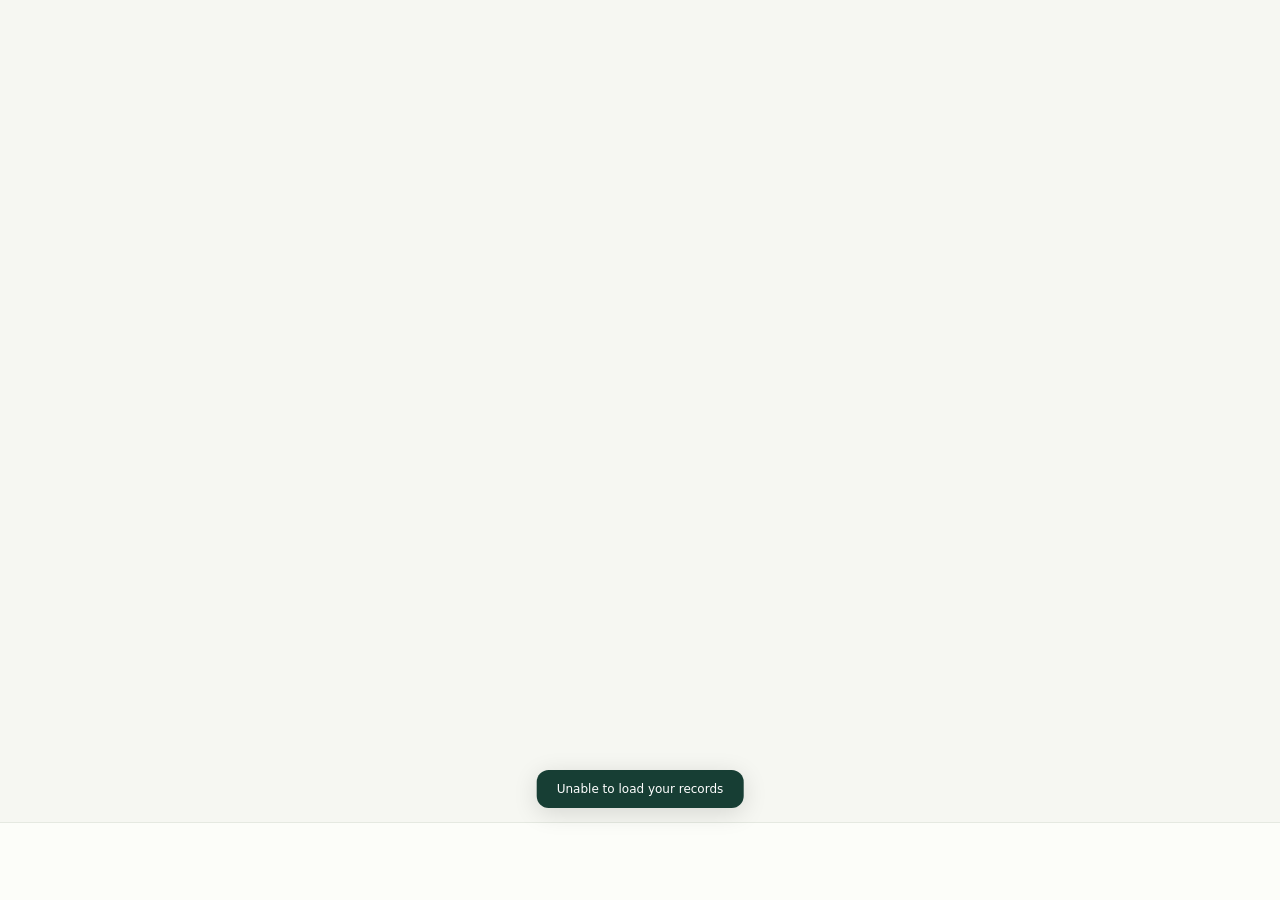
==== app/src/main/assets/index.html @ 58e9c4aa "Build offline My Health app with daily steps and health journal" ====
<!doctype html>
<html lang="en"><head><meta charset="utf-8"><meta name="viewport" content="width=device-width, initial-scale=1"><meta name="theme-color" content="#f6f7f2"><meta http-equiv="Content-Security-Policy" content="default-src 'self'; style-src 'self' 'unsafe-inline'; script-src 'self'; img-src 'self' data:; connect-src 'none'"><title>My Health</title><link rel="stylesheet" href="style.css"></head>
<body><main id="app"></main><nav id="nav"></nav><div id="overlay" hidden><section class="sheet"><div class="handle"></div><div id="sheet"></div></section></div><div id="toast" role="status"></div><script src="app.js"></script></body></html>
---- app/src/main/assets/style.css ----
:root{--paper:#f6f7f2;--card:#fff;--ink:#163d34;--muted:#75837b;--green:#164c3d;--lime:#c7ee8f;--line:#e5e9e1;--blue:#dcecf5;--peach:#f8e4d3;--lavender:#e9e4f6}*{box-sizing:border-box}body{margin:0;background:var(--paper);color:var(--ink);font-family:system-ui,-apple-system,sans-serif;font-size:14px}button,input,select,textarea{font:inherit}button{cursor:pointer;border:0;color:inherit}button:active{transform:scale(.98)}main{padding:24px 22px 110px;max-width:680px;margin:auto}header{display:flex;align-items:center;justify-content:space-between;margin-bottom:24px}.eyebrow{text-transform:uppercase;letter-spacing:2px;font-size:10px;font-weight:750;color:var(--muted);margin-bottom:8px}h1{font-size:30px;letter-spacing:-1.1px;margin:0;font-weight:650}h2{font-size:19px;letter-spacing:-.5px;margin:0}h3{font-size:15px;margin:0}p{line-height:1.6}.muted{color:var(--muted)}.small{font-size:12px}.brand{display:flex;gap:7px;align-items:center;font-size:11px;letter-spacing:1px}.avatar{height:44px;width:44px;border-radius:50%;background:var(--line);font-weight:650;font-size:18px}.section-title{display:flex;justify-content:space-between;align-items:center;margin:26px 0 14px}.link{background:none;color:var(--green);font-size:12px;font-weight:700;padding:8px}.hero{background:var(--green);border-radius:28px;padding:22px;color:#fff;position:relative;overflow:hidden}.hero .eyebrow{color:#b8d0b9}.hero-top{display:flex;justify-content:space-between;align-items:center}.pill{font-size:10px;padding:7px 10px;border-radius:20px;background:#ffffff18;display:inline-flex;align-items:center;gap:5px}.dot{width:5px;height:5px;border-radius:50%;background:var(--lime)}.ring{width:226px;height:226px;margin:12px auto;position:relative;display:grid;place-items:center}.ring svg{position:absolute;inset:0;transform:rotate(-90deg);width:100%;height:100%}.ring circle{fill:none;stroke-width:9}.ring .track{stroke:#ffffff17}.ring .fill{stroke:var(--lime);stroke-linecap:round;transition:stroke-dashoffset .8s}.ring-value{text-align:center}.ring-value strong{font-size:51px;letter-spacing:-2px;font-weight:550;display:block;line-height:1.1}.ring-value span{color:#c4d8cd;font-size:12px}.ring-value .shoe{color:var(--lime);margin-bottom:8px}.hero-foot{display:grid;grid-template-columns:repeat(3,1fr);text-align:center;padding-top:18px;border-top:1px solid #ffffff20}.hero-foot strong{display:block;font-size:17px;font-weight:550}.hero-foot span{font-size:10px;color:#bed0c5}.hero-foot>div+div{border-left:1px solid #ffffff20}.grid{display:grid;grid-template-columns:1fr 1fr;gap:12px}.card{background:var(--card);border:1px solid var(--line);border-radius:22px;padding:18px;text-align:left}.metric{min-height:160px;display:flex;flex-direction:column;align-items:flex-start}.metric strong{font-size:25px;font-weight:600;letter-spacing:-.8px;margin:15px 0 3px}.metric strong small{font-size:12px;font-weight:450;letter-spacing:0;color:var(--muted)}.icon{height:34px;width:34px;border-radius:11px;display:grid;place-items:center;background:var(--blue);font-size:19px}.icon.green{background:#e6efd9}.icon.peach{background:var(--peach)}.icon.purple{background:var(--lavender)}.metric-head{display:flex;align-items:center;gap:9px;font-size:12px;font-weight:650}.progress{height:5px;background:#e7ece7;border-radius:8px;margin-top:14px;width:100%;overflow:hidden}.progress i{display:block;height:100%;background:#78a79c;border-radius:8px}.quick{display:flex;gap:9px;overflow:auto;padding-bottom:5px}.quick button{white-space:nowrap;background:white;border:1px solid var(--line);border-radius:14px;padding:12px 15px;font-size:12px}.empty{padding:25px 16px;text-align:center;background:#edf1e8;border-radius:18px;line-height:1.7;color:var(--muted);font-size:12px}.row{display:flex;align-items:center;gap:12px;padding:15px 0;border-bottom:1px solid var(--line)}.row:last-child{border-bottom:none}.row .grow{flex:1;min-width:0}.row .grow strong{display:block;margin-bottom:4px;font-size:13px}.row .grow span{font-size:11px;color:var(--muted)}.value{font-size:13px;font-weight:650;text-align:right}.delete{background:transparent;color:#9b716a;font-size:18px;padding:8px}.chart{display:flex;align-items:flex-end;gap:9px;height:155px;padding-top:20px;margin:8px 0}.bar-slot{flex:1;text-align:center;height:100%;display:flex;flex-direction:column;justify-content:flex-end}.bar{min-height:4px;border-radius:6px 6px 3px 3px;background:#dce7d4;margin:0 auto;width:70%;max-width:35px}.bar.today{background:var(--green)}.bar-slot span{font-size:9px;margin-top:8px;color:var(--muted)}.bar-slot small{font-size:8px;color:var(--muted);margin-bottom:4px}.stats{display:grid;grid-template-columns:1fr 1fr;gap:12px;margin-top:14px}.stat strong{font-size:27px;display:block;font-weight:550;letter-spacing:-1px}.stat span{font-size:11px;color:var(--muted)}nav{position:fixed;bottom:0;left:0;right:0;background:#fcfdf9f5;border-top:1px solid var(--line);height:78px;display:flex;justify-content:center;z-index:10;backdrop-filter:blur(15px)}nav button{background:transparent;flex:1;max-width:150px;color:#8c978e;display:flex;flex-direction:column;gap:5px;align-items:center;justify-content:center;font-size:10px}nav button.active{color:var(--green);font-weight:700}nav svg{width:22px;height:22px}.catalog{display:grid;grid-template-columns:1fr 1fr;gap:12px}.catalog button{display:flex;flex-direction:column;gap:10px}.catalog .small{line-height:1.5;color:var(--muted);font-size:11px}.notice{border-radius:16px;padding:15px 17px;background:#e8efdf;font-size:12px;line-height:1.7;margin:14px 0}.notice button{background:var(--green);color:white;border-radius:11px;padding:10px 15px;margin-top:9px;display:block}.filter{display:flex;gap:8px;overflow:auto;padding:0 0 14px}.filter button{background:white;border:1px solid var(--line);border-radius:20px;padding:8px 13px;white-space:nowrap;font-size:11px}.filter button.active{background:var(--green);color:white;border-color:var(--green)}#overlay{position:fixed;inset:0;background:#0b281c66;z-index:30;display:flex;align-items:flex-end;justify-content:center}#overlay[hidden]{display:none}.sheet{background:var(--paper);border-radius:28px 28px 0 0;max-width:680px;width:100%;max-height:92%;overflow:auto;padding:12px 24px 32px}.handle{height:4px;width:40px;border-radius:4px;background:#cbd2c6;margin:0 auto 22px}.sheet h2{font-size:25px;margin:0 0 8px}.sheet p{font-size:12px;color:var(--muted);margin-bottom:20px}label{display:block;color:var(--muted);font-size:11px;font-weight:600;margin:16px 0 7px}input,select,textarea{width:100%;background:white;border:1px solid #dbe2d7;border-radius:13px;padding:14px;color:var(--ink);outline:none}input:focus,select:focus,textarea:focus{border-color:var(--green)}textarea{min-height:80px;resize:vertical}.primary{background:var(--green);color:white;border-radius:14px;padding:15px;width:100%;font-weight:650;margin-top:22px}.secondary{background:#e6ebdf;border-radius:14px;padding:14px;width:100%;margin-top:10px}.danger{color:#a1423f}.settings-row{display:flex;justify-content:space-between;align-items:center;gap:15px;padding:17px 0;border-bottom:1px solid var(--line)}.settings-row strong{display:block;font-size:13px}.settings-row span{font-size:11px;color:var(--muted);line-height:1.7}.switch{background:var(--green);color:white;border-radius:10px;padding:10px 12px;font-size:11px;white-space:nowrap}#toast{position:fixed;bottom:92px;left:50%;transform:translateX(-50%);background:#173e34;color:white;border-radius:12px;padding:12px 20px;z-index:60;display:none;max-width:90%;font-size:12px;box-shadow:0 5px 25px #0002}.about{text-align:center;padding:25px 0;font-size:10px;color:var(--muted);line-height:1.8}.sparkline{width:100%;height:100px;margin:10px 0}.summary-number{font-size:32px;font-weight:550;letter-spacing:-1px}.label-space{margin-bottom:8px}.flex{display:flex;justify-content:space-between;align-items:center}.badge{border-radius:8px;background:#e7efdd;color:#416640;padding:6px 9px;font-size:10px}.journal-date{font-size:11px;font-weight:650;color:var(--muted);margin:20px 0 0}.check{font-size:11px;background:#e6efdb;padding:8px 10px;border-radius:9px}svg{vertical-align:middle}.page-intro{color:var(--muted);font-size:13px;margin:10px 0 24px}.section-sub{font-size:11px;color:var(--muted);margin:7px 0 15px}@media(min-width:600px){main{padding-top:35px}.hero{padding:28px}.catalog{grid-template-columns:repeat(3,1fr)}}
.shoe svg{width:24px;height:24px}html{overflow-anchor:none}
.ring .shoe svg{position:static;transform:none;width:24px;height:24px}
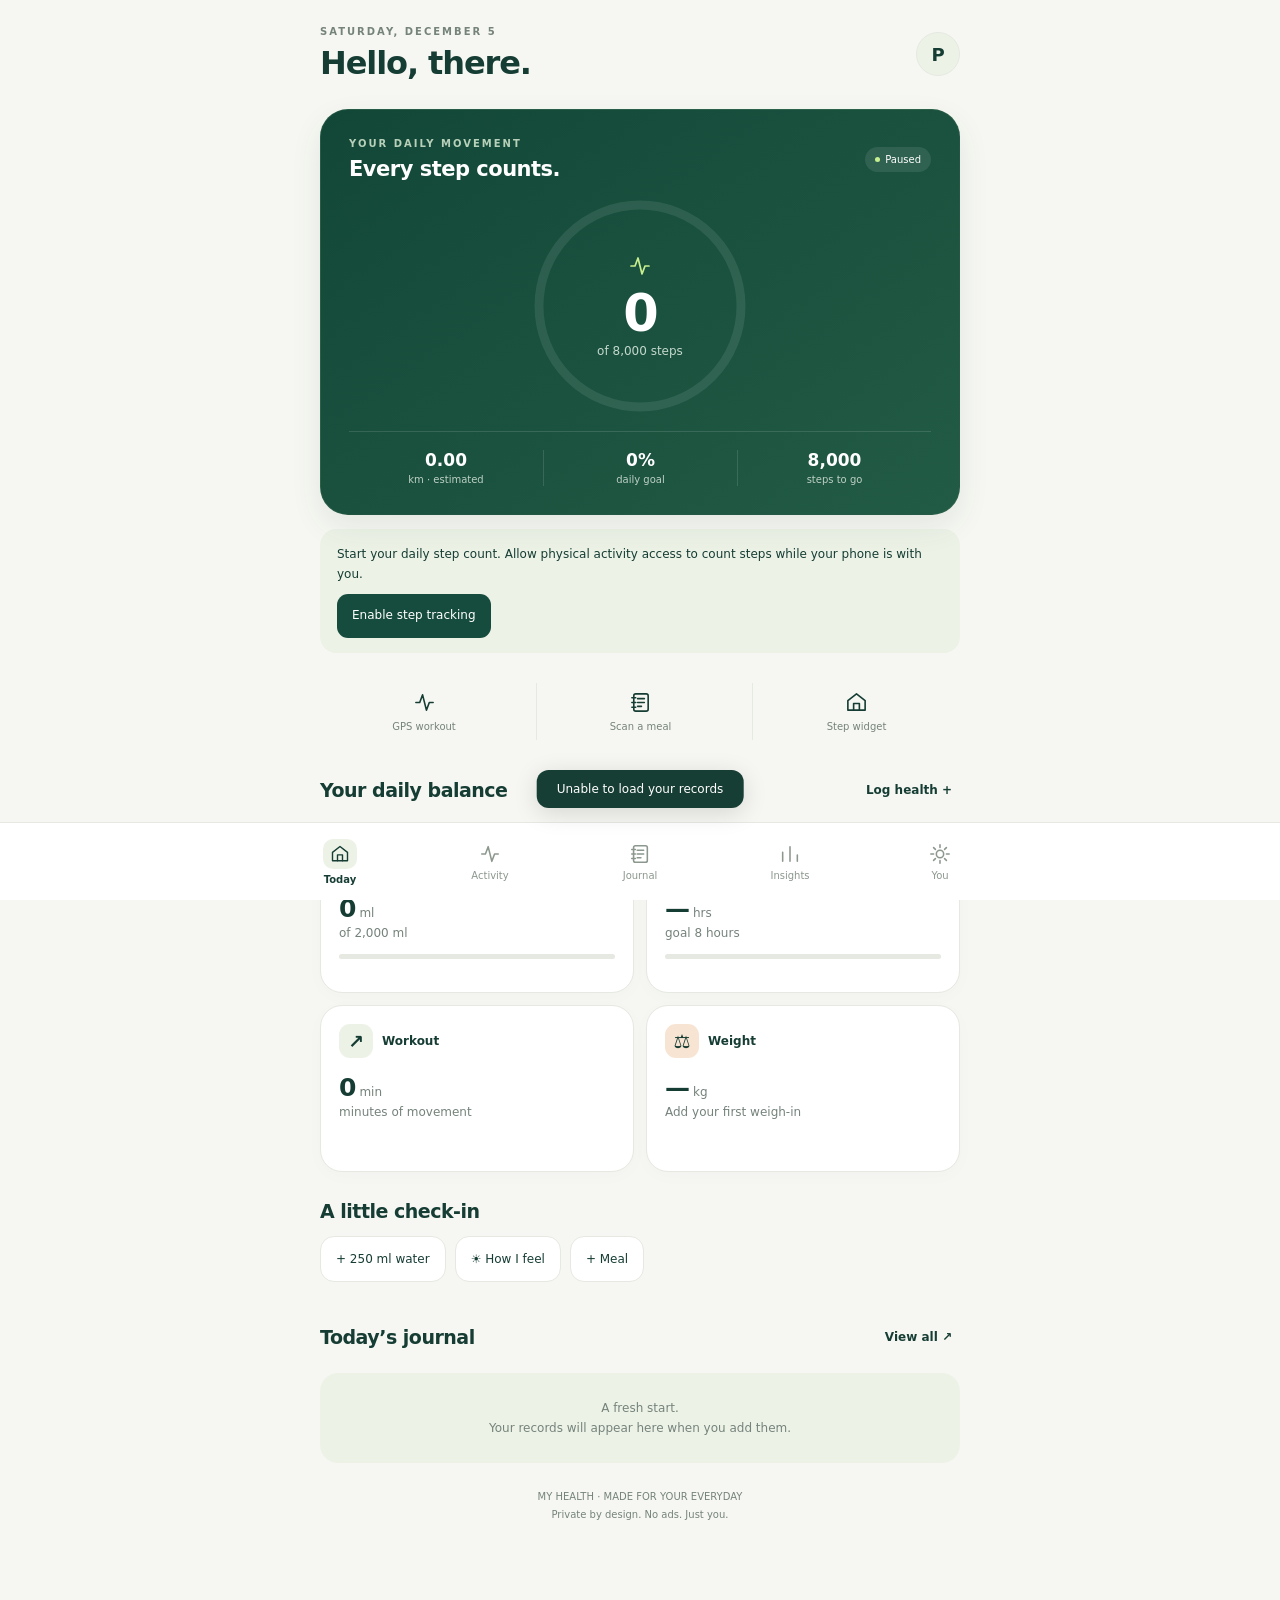
==== commit bba25e3e: "Add My Health 2.0 workouts, connected health, scanning, reports and refined UI" ====
--- a/app/src/main/assets/index.html
+++ b/app/src/main/assets/index.html
@@ -1,3 +1,28 @@
 <!doctype html>
-<html lang="en"><head><meta charset="utf-8"><meta name="viewport" content="width=device-width, initial-scale=1"><meta name="theme-color" content="#f6f7f2"><meta http-equiv="Content-Security-Policy" content="default-src 'self'; style-src 'self' 'unsafe-inline'; script-src 'self'; img-src 'self' data:; connect-src 'none'"><title>My Health</title><link rel="stylesheet" href="style.css"></head>
-<body><main id="app"></main><nav id="nav"></nav><div id="overlay" hidden><section class="sheet"><div class="handle"></div><div id="sheet"></div></section></div><div id="toast" role="status"></div><script src="app.js"></script></body></html>
+<html lang="en">
+  <head>
+    <meta charset="utf-8" />
+    <meta name="viewport" content="width=device-width, initial-scale=1" />
+    <meta name="theme-color" content="#f6f7f2" />
+    <meta
+      http-equiv="Content-Security-Policy"
+      content="default-src 'self'; style-src 'self' 'unsafe-inline'; script-src 'self'; img-src 'self' data:; connect-src 'none'"
+    />
+    <title>My Health</title>
+    <link rel="stylesheet" href="style.css" />
+  </head>
+  <body>
+    <main id="app"></main>
+    <nav id="nav"></nav>
+    <div id="overlay" hidden>
+      <section class="sheet">
+        <div class="handle"></div>
+        <div id="sheet"></div>
+      </section>
+    </div>
+    <div id="toast" role="status"></div>
+    <link rel="stylesheet" href="premium.css" />
+    <script src="app.js"></script>
+    <script src="premium.js"></script>
+  </body>
+</html>
--- a/app/src/main/assets/style.css
+++ b/app/src/main/assets/style.css
@@ -1,3 +1,671 @@
-:root{--paper:#f6f7f2;--card:#fff;--ink:#163d34;--muted:#75837b;--green:#164c3d;--lime:#c7ee8f;--line:#e5e9e1;--blue:#dcecf5;--peach:#f8e4d3;--lavender:#e9e4f6}*{box-sizing:border-box}body{margin:0;background:var(--paper);color:var(--ink);font-family:system-ui,-apple-system,sans-serif;font-size:14px}button,input,select,textarea{font:inherit}button{cursor:pointer;border:0;color:inherit}button:active{transform:scale(.98)}main{padding:24px 22px 110px;max-width:680px;margin:auto}header{display:flex;align-items:center;justify-content:space-between;margin-bottom:24px}.eyebrow{text-transform:uppercase;letter-spacing:2px;font-size:10px;font-weight:750;color:var(--muted);margin-bottom:8px}h1{font-size:30px;letter-spacing:-1.1px;margin:0;font-weight:650}h2{font-size:19px;letter-spacing:-.5px;margin:0}h3{font-size:15px;margin:0}p{line-height:1.6}.muted{color:var(--muted)}.small{font-size:12px}.brand{display:flex;gap:7px;align-items:center;font-size:11px;letter-spacing:1px}.avatar{height:44px;width:44px;border-radius:50%;background:var(--line);font-weight:650;font-size:18px}.section-title{display:flex;justify-content:space-between;align-items:center;margin:26px 0 14px}.link{background:none;color:var(--green);font-size:12px;font-weight:700;padding:8px}.hero{background:var(--green);border-radius:28px;padding:22px;color:#fff;position:relative;overflow:hidden}.hero .eyebrow{color:#b8d0b9}.hero-top{display:flex;justify-content:space-between;align-items:center}.pill{font-size:10px;padding:7px 10px;border-radius:20px;background:#ffffff18;display:inline-flex;align-items:center;gap:5px}.dot{width:5px;height:5px;border-radius:50%;background:var(--lime)}.ring{width:226px;height:226px;margin:12px auto;position:relative;display:grid;place-items:center}.ring svg{position:absolute;inset:0;transform:rotate(-90deg);width:100%;height:100%}.ring circle{fill:none;stroke-width:9}.ring .track{stroke:#ffffff17}.ring .fill{stroke:var(--lime);stroke-linecap:round;transition:stroke-dashoffset .8s}.ring-value{text-align:center}.ring-value strong{font-size:51px;letter-spacing:-2px;font-weight:550;display:block;line-height:1.1}.ring-value span{color:#c4d8cd;font-size:12px}.ring-value .shoe{color:var(--lime);margin-bottom:8px}.hero-foot{display:grid;grid-template-columns:repeat(3,1fr);text-align:center;padding-top:18px;border-top:1px solid #ffffff20}.hero-foot strong{display:block;font-size:17px;font-weight:550}.hero-foot span{font-size:10px;color:#bed0c5}.hero-foot>div+div{border-left:1px solid #ffffff20}.grid{display:grid;grid-template-columns:1fr 1fr;gap:12px}.card{background:var(--card);border:1px solid var(--line);border-radius:22px;padding:18px;text-align:left}.metric{min-height:160px;display:flex;flex-direction:column;align-items:flex-start}.metric strong{font-size:25px;font-weight:600;letter-spacing:-.8px;margin:15px 0 3px}.metric strong small{font-size:12px;font-weight:450;letter-spacing:0;color:var(--muted)}.icon{height:34px;width:34px;border-radius:11px;display:grid;place-items:center;background:var(--blue);font-size:19px}.icon.green{background:#e6efd9}.icon.peach{background:var(--peach)}.icon.purple{background:var(--lavender)}.metric-head{display:flex;align-items:center;gap:9px;font-size:12px;font-weight:650}.progress{height:5px;background:#e7ece7;border-radius:8px;margin-top:14px;width:100%;overflow:hidden}.progress i{display:block;height:100%;background:#78a79c;border-radius:8px}.quick{display:flex;gap:9px;overflow:auto;padding-bottom:5px}.quick button{white-space:nowrap;background:white;border:1px solid var(--line);border-radius:14px;padding:12px 15px;font-size:12px}.empty{padding:25px 16px;text-align:center;background:#edf1e8;border-radius:18px;line-height:1.7;color:var(--muted);font-size:12px}.row{display:flex;align-items:center;gap:12px;padding:15px 0;border-bottom:1px solid var(--line)}.row:last-child{border-bottom:none}.row .grow{flex:1;min-width:0}.row .grow strong{display:block;margin-bottom:4px;font-size:13px}.row .grow span{font-size:11px;color:var(--muted)}.value{font-size:13px;font-weight:650;text-align:right}.delete{background:transparent;color:#9b716a;font-size:18px;padding:8px}.chart{display:flex;align-items:flex-end;gap:9px;height:155px;padding-top:20px;margin:8px 0}.bar-slot{flex:1;text-align:center;height:100%;display:flex;flex-direction:column;justify-content:flex-end}.bar{min-height:4px;border-radius:6px 6px 3px 3px;background:#dce7d4;margin:0 auto;width:70%;max-width:35px}.bar.today{background:var(--green)}.bar-slot span{font-size:9px;margin-top:8px;color:var(--muted)}.bar-slot small{font-size:8px;color:var(--muted);margin-bottom:4px}.stats{display:grid;grid-template-columns:1fr 1fr;gap:12px;margin-top:14px}.stat strong{font-size:27px;display:block;font-weight:550;letter-spacing:-1px}.stat span{font-size:11px;color:var(--muted)}nav{position:fixed;bottom:0;left:0;right:0;background:#fcfdf9f5;border-top:1px solid var(--line);height:78px;display:flex;justify-content:center;z-index:10;backdrop-filter:blur(15px)}nav button{background:transparent;flex:1;max-width:150px;color:#8c978e;display:flex;flex-direction:column;gap:5px;align-items:center;justify-content:center;font-size:10px}nav button.active{color:var(--green);font-weight:700}nav svg{width:22px;height:22px}.catalog{display:grid;grid-template-columns:1fr 1fr;gap:12px}.catalog button{display:flex;flex-direction:column;gap:10px}.catalog .small{line-height:1.5;color:var(--muted);font-size:11px}.notice{border-radius:16px;padding:15px 17px;background:#e8efdf;font-size:12px;line-height:1.7;margin:14px 0}.notice button{background:var(--green);color:white;border-radius:11px;padding:10px 15px;margin-top:9px;display:block}.filter{display:flex;gap:8px;overflow:auto;padding:0 0 14px}.filter button{background:white;border:1px solid var(--line);border-radius:20px;padding:8px 13px;white-space:nowrap;font-size:11px}.filter button.active{background:var(--green);color:white;border-color:var(--green)}#overlay{position:fixed;inset:0;background:#0b281c66;z-index:30;display:flex;align-items:flex-end;justify-content:center}#overlay[hidden]{display:none}.sheet{background:var(--paper);border-radius:28px 28px 0 0;max-width:680px;width:100%;max-height:92%;overflow:auto;padding:12px 24px 32px}.handle{height:4px;width:40px;border-radius:4px;background:#cbd2c6;margin:0 auto 22px}.sheet h2{font-size:25px;margin:0 0 8px}.sheet p{font-size:12px;color:var(--muted);margin-bottom:20px}label{display:block;color:var(--muted);font-size:11px;font-weight:600;margin:16px 0 7px}input,select,textarea{width:100%;background:white;border:1px solid #dbe2d7;border-radius:13px;padding:14px;color:var(--ink);outline:none}input:focus,select:focus,textarea:focus{border-color:var(--green)}textarea{min-height:80px;resize:vertical}.primary{background:var(--green);color:white;border-radius:14px;padding:15px;width:100%;font-weight:650;margin-top:22px}.secondary{background:#e6ebdf;border-radius:14px;padding:14px;width:100%;margin-top:10px}.danger{color:#a1423f}.settings-row{display:flex;justify-content:space-between;align-items:center;gap:15px;padding:17px 0;border-bottom:1px solid var(--line)}.settings-row strong{display:block;font-size:13px}.settings-row span{font-size:11px;color:var(--muted);line-height:1.7}.switch{background:var(--green);color:white;border-radius:10px;padding:10px 12px;font-size:11px;white-space:nowrap}#toast{position:fixed;bottom:92px;left:50%;transform:translateX(-50%);background:#173e34;color:white;border-radius:12px;padding:12px 20px;z-index:60;display:none;max-width:90%;font-size:12px;box-shadow:0 5px 25px #0002}.about{text-align:center;padding:25px 0;font-size:10px;color:var(--muted);line-height:1.8}.sparkline{width:100%;height:100px;margin:10px 0}.summary-number{font-size:32px;font-weight:550;letter-spacing:-1px}.label-space{margin-bottom:8px}.flex{display:flex;justify-content:space-between;align-items:center}.badge{border-radius:8px;background:#e7efdd;color:#416640;padding:6px 9px;font-size:10px}.journal-date{font-size:11px;font-weight:650;color:var(--muted);margin:20px 0 0}.check{font-size:11px;background:#e6efdb;padding:8px 10px;border-radius:9px}svg{vertical-align:middle}.page-intro{color:var(--muted);font-size:13px;margin:10px 0 24px}.section-sub{font-size:11px;color:var(--muted);margin:7px 0 15px}@media(min-width:600px){main{padding-top:35px}.hero{padding:28px}.catalog{grid-template-columns:repeat(3,1fr)}}
-.shoe svg{width:24px;height:24px}html{overflow-anchor:none}
-.ring .shoe svg{position:static;transform:none;width:24px;height:24px}
+:root {
+  --paper: #f6f7f2;
+  --card: #fff;
+  --ink: #163d34;
+  --muted: #75837b;
+  --green: #164c3d;
+  --lime: #c7ee8f;
+  --line: #e5e9e1;
+  --blue: #dcecf5;
+  --peach: #f8e4d3;
+  --lavender: #e9e4f6;
+}
+* {
+  box-sizing: border-box;
+}
+body {
+  margin: 0;
+  background: var(--paper);
+  color: var(--ink);
+  font-family:
+    system-ui,
+    -apple-system,
+    sans-serif;
+  font-size: 14px;
+}
+button,
+input,
+select,
+textarea {
+  font: inherit;
+}
+button {
+  cursor: pointer;
+  border: 0;
+  color: inherit;
+}
+button:active {
+  transform: scale(0.98);
+}
+main {
+  padding: 24px 22px 110px;
+  max-width: 680px;
+  margin: auto;
+}
+header {
+  display: flex;
+  align-items: center;
+  justify-content: space-between;
+  margin-bottom: 24px;
+}
+.eyebrow {
+  text-transform: uppercase;
+  letter-spacing: 2px;
+  font-size: 10px;
+  font-weight: 750;
+  color: var(--muted);
+  margin-bottom: 8px;
+}
+h1 {
+  font-size: 30px;
+  letter-spacing: -1.1px;
+  margin: 0;
+  font-weight: 650;
+}
+h2 {
+  font-size: 19px;
+  letter-spacing: -0.5px;
+  margin: 0;
+}
+h3 {
+  font-size: 15px;
+  margin: 0;
+}
+p {
+  line-height: 1.6;
+}
+.muted {
+  color: var(--muted);
+}
+.small {
+  font-size: 12px;
+}
+.brand {
+  display: flex;
+  gap: 7px;
+  align-items: center;
+  font-size: 11px;
+  letter-spacing: 1px;
+}
+.avatar {
+  height: 44px;
+  width: 44px;
+  border-radius: 50%;
+  background: var(--line);
+  font-weight: 650;
+  font-size: 18px;
+}
+.section-title {
+  display: flex;
+  justify-content: space-between;
+  align-items: center;
+  margin: 26px 0 14px;
+}
+.link {
+  background: none;
+  color: var(--green);
+  font-size: 12px;
+  font-weight: 700;
+  padding: 8px;
+}
+.hero {
+  background: var(--green);
+  border-radius: 28px;
+  padding: 22px;
+  color: #fff;
+  position: relative;
+  overflow: hidden;
+}
+.hero .eyebrow {
+  color: #b8d0b9;
+}
+.hero-top {
+  display: flex;
+  justify-content: space-between;
+  align-items: center;
+}
+.pill {
+  font-size: 10px;
+  padding: 7px 10px;
+  border-radius: 20px;
+  background: #ffffff18;
+  display: inline-flex;
+  align-items: center;
+  gap: 5px;
+}
+.dot {
+  width: 5px;
+  height: 5px;
+  border-radius: 50%;
+  background: var(--lime);
+}
+.ring {
+  width: 226px;
+  height: 226px;
+  margin: 12px auto;
+  position: relative;
+  display: grid;
+  place-items: center;
+}
+.ring svg {
+  position: absolute;
+  inset: 0;
+  transform: rotate(-90deg);
+  width: 100%;
+  height: 100%;
+}
+.ring circle {
+  fill: none;
+  stroke-width: 9;
+}
+.ring .track {
+  stroke: #ffffff17;
+}
+.ring .fill {
+  stroke: var(--lime);
+  stroke-linecap: round;
+  transition: stroke-dashoffset 0.8s;
+}
+.ring-value {
+  text-align: center;
+}
+.ring-value strong {
+  font-size: 51px;
+  letter-spacing: -2px;
+  font-weight: 550;
+  display: block;
+  line-height: 1.1;
+}
+.ring-value span {
+  color: #c4d8cd;
+  font-size: 12px;
+}
+.ring-value .shoe {
+  color: var(--lime);
+  margin-bottom: 8px;
+}
+.hero-foot {
+  display: grid;
+  grid-template-columns: repeat(3, 1fr);
+  text-align: center;
+  padding-top: 18px;
+  border-top: 1px solid #ffffff20;
+}
+.hero-foot strong {
+  display: block;
+  font-size: 17px;
+  font-weight: 550;
+}
+.hero-foot span {
+  font-size: 10px;
+  color: #bed0c5;
+}
+.hero-foot > div + div {
+  border-left: 1px solid #ffffff20;
+}
+.grid {
+  display: grid;
+  grid-template-columns: 1fr 1fr;
+  gap: 12px;
+}
+.card {
+  background: var(--card);
+  border: 1px solid var(--line);
+  border-radius: 22px;
+  padding: 18px;
+  text-align: left;
+}
+.metric {
+  min-height: 160px;
+  display: flex;
+  flex-direction: column;
+  align-items: flex-start;
+}
+.metric strong {
+  font-size: 25px;
+  font-weight: 600;
+  letter-spacing: -0.8px;
+  margin: 15px 0 3px;
+}
+.metric strong small {
+  font-size: 12px;
+  font-weight: 450;
+  letter-spacing: 0;
+  color: var(--muted);
+}
+.icon {
+  height: 34px;
+  width: 34px;
+  border-radius: 11px;
+  display: grid;
+  place-items: center;
+  background: var(--blue);
+  font-size: 19px;
+}
+.icon.green {
+  background: #e6efd9;
+}
+.icon.peach {
+  background: var(--peach);
+}
+.icon.purple {
+  background: var(--lavender);
+}
+.metric-head {
+  display: flex;
+  align-items: center;
+  gap: 9px;
+  font-size: 12px;
+  font-weight: 650;
+}
+.progress {
+  height: 5px;
+  background: #e7ece7;
+  border-radius: 8px;
+  margin-top: 14px;
+  width: 100%;
+  overflow: hidden;
+}
+.progress i {
+  display: block;
+  height: 100%;
+  background: #78a79c;
+  border-radius: 8px;
+}
+.quick {
+  display: flex;
+  gap: 9px;
+  overflow: auto;
+  padding-bottom: 5px;
+}
+.quick button {
+  white-space: nowrap;
+  background: white;
+  border: 1px solid var(--line);
+  border-radius: 14px;
+  padding: 12px 15px;
+  font-size: 12px;
+}
+.empty {
+  padding: 25px 16px;
+  text-align: center;
+  background: #edf1e8;
+  border-radius: 18px;
+  line-height: 1.7;
+  color: var(--muted);
+  font-size: 12px;
+}
+.row {
+  display: flex;
+  align-items: center;
+  gap: 12px;
+  padding: 15px 0;
+  border-bottom: 1px solid var(--line);
+}
+.row:last-child {
+  border-bottom: none;
+}
+.row .grow {
+  flex: 1;
+  min-width: 0;
+}
+.row .grow strong {
+  display: block;
+  margin-bottom: 4px;
+  font-size: 13px;
+}
+.row .grow span {
+  font-size: 11px;
+  color: var(--muted);
+}
+.value {
+  font-size: 13px;
+  font-weight: 650;
+  text-align: right;
+}
+.delete {
+  background: transparent;
+  color: #9b716a;
+  font-size: 18px;
+  padding: 8px;
+}
+.chart {
+  display: flex;
+  align-items: flex-end;
+  gap: 9px;
+  height: 155px;
+  padding-top: 20px;
+  margin: 8px 0;
+}
+.bar-slot {
+  flex: 1;
+  text-align: center;
+  height: 100%;
+  display: flex;
+  flex-direction: column;
+  justify-content: flex-end;
+}
+.bar {
+  min-height: 4px;
+  border-radius: 6px 6px 3px 3px;
+  background: #dce7d4;
+  margin: 0 auto;
+  width: 70%;
+  max-width: 35px;
+}
+.bar.today {
+  background: var(--green);
+}
+.bar-slot span {
+  font-size: 9px;
+  margin-top: 8px;
+  color: var(--muted);
+}
+.bar-slot small {
+  font-size: 8px;
+  color: var(--muted);
+  margin-bottom: 4px;
+}
+.stats {
+  display: grid;
+  grid-template-columns: 1fr 1fr;
+  gap: 12px;
+  margin-top: 14px;
+}
+.stat strong {
+  font-size: 27px;
+  display: block;
+  font-weight: 550;
+  letter-spacing: -1px;
+}
+.stat span {
+  font-size: 11px;
+  color: var(--muted);
+}
+nav {
+  position: fixed;
+  bottom: 0;
+  left: 0;
+  right: 0;
+  background: #fcfdf9f5;
+  border-top: 1px solid var(--line);
+  height: 78px;
+  display: flex;
+  justify-content: center;
+  z-index: 10;
+  backdrop-filter: blur(15px);
+}
+nav button {
+  background: transparent;
+  flex: 1;
+  max-width: 150px;
+  color: #8c978e;
+  display: flex;
+  flex-direction: column;
+  gap: 5px;
+  align-items: center;
+  justify-content: center;
+  font-size: 10px;
+}
+nav button.active {
+  color: var(--green);
+  font-weight: 700;
+}
+nav svg {
+  width: 22px;
+  height: 22px;
+}
+.catalog {
+  display: grid;
+  grid-template-columns: 1fr 1fr;
+  gap: 12px;
+}
+.catalog button {
+  display: flex;
+  flex-direction: column;
+  gap: 10px;
+}
+.catalog .small {
+  line-height: 1.5;
+  color: var(--muted);
+  font-size: 11px;
+}
+.notice {
+  border-radius: 16px;
+  padding: 15px 17px;
+  background: #e8efdf;
+  font-size: 12px;
+  line-height: 1.7;
+  margin: 14px 0;
+}
+.notice button {
+  background: var(--green);
+  color: white;
+  border-radius: 11px;
+  padding: 10px 15px;
+  margin-top: 9px;
+  display: block;
+}
+.filter {
+  display: flex;
+  gap: 8px;
+  overflow: auto;
+  padding: 0 0 14px;
+}
+.filter button {
+  background: white;
+  border: 1px solid var(--line);
+  border-radius: 20px;
+  padding: 8px 13px;
+  white-space: nowrap;
+  font-size: 11px;
+}
+.filter button.active {
+  background: var(--green);
+  color: white;
+  border-color: var(--green);
+}
+#overlay {
+  position: fixed;
+  inset: 0;
+  background: #0b281c66;
+  z-index: 30;
+  display: flex;
+  align-items: flex-end;
+  justify-content: center;
+}
+#overlay[hidden] {
+  display: none;
+}
+.sheet {
+  background: var(--paper);
+  border-radius: 28px 28px 0 0;
+  max-width: 680px;
+  width: 100%;
+  max-height: 92%;
+  overflow: auto;
+  padding: 12px 24px 32px;
+}
+.handle {
+  height: 4px;
+  width: 40px;
+  border-radius: 4px;
+  background: #cbd2c6;
+  margin: 0 auto 22px;
+}
+.sheet h2 {
+  font-size: 25px;
+  margin: 0 0 8px;
+}
+.sheet p {
+  font-size: 12px;
+  color: var(--muted);
+  margin-bottom: 20px;
+}
+label {
+  display: block;
+  color: var(--muted);
+  font-size: 11px;
+  font-weight: 600;
+  margin: 16px 0 7px;
+}
+input,
+select,
+textarea {
+  width: 100%;
+  background: white;
+  border: 1px solid #dbe2d7;
+  border-radius: 13px;
+  padding: 14px;
+  color: var(--ink);
+  outline: none;
+}
+input:focus,
+select:focus,
+textarea:focus {
+  border-color: var(--green);
+}
+textarea {
+  min-height: 80px;
+  resize: vertical;
+}
+.primary {
+  background: var(--green);
+  color: white;
+  border-radius: 14px;
+  padding: 15px;
+  width: 100%;
+  font-weight: 650;
+  margin-top: 22px;
+}
+.secondary {
+  background: #e6ebdf;
+  border-radius: 14px;
+  padding: 14px;
+  width: 100%;
+  margin-top: 10px;
+}
+.danger {
+  color: #a1423f;
+}
+.settings-row {
+  display: flex;
+  justify-content: space-between;
+  align-items: center;
+  gap: 15px;
+  padding: 17px 0;
+  border-bottom: 1px solid var(--line);
+}
+.settings-row strong {
+  display: block;
+  font-size: 13px;
+}
+.settings-row span {
+  font-size: 11px;
+  color: var(--muted);
+  line-height: 1.7;
+}
+.switch {
+  background: var(--green);
+  color: white;
+  border-radius: 10px;
+  padding: 10px 12px;
+  font-size: 11px;
+  white-space: nowrap;
+}
+#toast {
+  position: fixed;
+  bottom: 92px;
+  left: 50%;
+  transform: translateX(-50%);
+  background: #173e34;
+  color: white;
+  border-radius: 12px;
+  padding: 12px 20px;
+  z-index: 60;
+  display: none;
+  max-width: 90%;
+  font-size: 12px;
+  box-shadow: 0 5px 25px #0002;
+}
+.about {
+  text-align: center;
+  padding: 25px 0;
+  font-size: 10px;
+  color: var(--muted);
+  line-height: 1.8;
+}
+.sparkline {
+  width: 100%;
+  height: 100px;
+  margin: 10px 0;
+}
+.summary-number {
+  font-size: 32px;
+  font-weight: 550;
+  letter-spacing: -1px;
+}
+.label-space {
+  margin-bottom: 8px;
+}
+.flex {
+  display: flex;
+  justify-content: space-between;
+  align-items: center;
+}
+.badge {
+  border-radius: 8px;
+  background: #e7efdd;
+  color: #416640;
+  padding: 6px 9px;
+  font-size: 10px;
+}
+.journal-date {
+  font-size: 11px;
+  font-weight: 650;
+  color: var(--muted);
+  margin: 20px 0 0;
+}
+.check {
+  font-size: 11px;
+  background: #e6efdb;
+  padding: 8px 10px;
+  border-radius: 9px;
+}
+svg {
+  vertical-align: middle;
+}
+.page-intro {
+  color: var(--muted);
+  font-size: 13px;
+  margin: 10px 0 24px;
+}
+.section-sub {
+  font-size: 11px;
+  color: var(--muted);
+  margin: 7px 0 15px;
+}
+@media (min-width: 600px) {
+  main {
+    padding-top: 35px;
+  }
+  .hero {
+    padding: 28px;
+  }
+  .catalog {
+    grid-template-columns: repeat(3, 1fr);
+  }
+}
+.shoe svg {
+  width: 24px;
+  height: 24px;
+}
+html {
+  overflow-anchor: none;
+}
+.ring .shoe svg {
+  position: static;
+  transform: none;
+  width: 24px;
+  height: 24px;
+}
--- a/app/src/main/assets/premium.css
+++ b/app/src/main/assets/premium.css
@@ -0,0 +1,470 @@
+/* Calm surfaces, consistent controls, and a complete dark palette. */
+:root {
+  color-scheme: light;
+  --soft: #edf2e7;
+  --shadow: 0 4px 20px #193d2c05;
+}
+html[data-theme='dark'] {
+  color-scheme: dark;
+  --paper: #101b17;
+  --card: #192720;
+  --ink: #e0edde;
+  --muted: #a2b2a4;
+  --green: #244f3d;
+  --line: #2c3c30;
+  --blue: #223f48;
+  --peach: #49392c;
+  --lavender: #383448;
+  --soft: #213025;
+  --shadow: 0 4px 20px #0001;
+}
+body {
+  transition:
+    background 0.2s,
+    color 0.2s;
+}
+main {
+  padding: 26px 20px 112px;
+}
+header {
+  margin-bottom: 26px;
+}
+h1 {
+  font-size: clamp(25px, 7.3vw, 32px);
+  line-height: 1.18;
+  font-weight: 620;
+}
+h2 {
+  font-weight: 620;
+}
+button,
+.link,
+.check,
+.edit-entry {
+  min-height: 44px;
+}
+.card {
+  box-shadow: var(--shadow);
+}
+.hero {
+  background: linear-gradient(145deg, #124738, #225b45);
+  border: 1px solid #44715855;
+  box-shadow: 0 12px 32px #17483615;
+}
+.hero h2 {
+  font-size: 21px;
+}
+.ring-value strong {
+  font-weight: 560;
+  font-variant-numeric: tabular-nums;
+}
+.hero-foot strong {
+  font-variant-numeric: tabular-nums;
+}
+.ring > svg {
+  position: absolute;
+  inset: 0;
+}
+.ring .shoe svg {
+  position: static;
+  width: 24px;
+  height: 24px;
+  transform: none;
+}
+.metric {
+  min-height: 167px;
+}
+.metric-head {
+  font-size: 12px;
+}
+.metric strong {
+  font-weight: 590;
+}
+.icon svg {
+  width: 20px;
+  height: 20px;
+}
+.icon.green {
+  background: var(--soft);
+}
+.empty,
+.notice {
+  background: var(--soft);
+}
+.quick button,
+.filter button {
+  background: var(--card);
+}
+.filter button.active {
+  color: #fff;
+}
+.progress {
+  background: var(--line);
+}
+.quick button {
+  min-height: 46px;
+}
+.primary,
+.switch {
+  background: #1c5842;
+  color: #fff;
+}
+.secondary {
+  background: var(--soft);
+  color: var(--ink);
+}
+input,
+select,
+textarea {
+  background: var(--card);
+  color: var(--ink);
+  border-color: var(--line);
+}
+label {
+  letter-spacing: 0.2px;
+}
+input:focus,
+select:focus,
+textarea:focus {
+  border-color: #79a888;
+  box-shadow: 0 0 0 3px #83ac7620;
+}
+nav {
+  height: 78px;
+  background: var(--card);
+  box-shadow: 0 -5px 25px #00003;
+}
+nav button.active {
+  color: var(--ink);
+}
+nav button.active svg {
+  background: var(--soft);
+  border-radius: 10px;
+  padding: 5px;
+  width: 34px;
+  height: 30px;
+}
+nav button {
+  min-height: 60px;
+  font-size: 10px;
+}
+.avatar {
+  background: var(--soft);
+  border: 1px solid var(--line);
+}
+.feature-strip {
+  display: grid;
+  grid-template-columns: repeat(3, 1fr);
+  gap: 8px;
+  padding: 16px 0 0;
+}
+.feature-strip button {
+  display: flex;
+  flex-direction: column;
+  align-items: center;
+  gap: 7px;
+  background: transparent;
+  color: var(--muted);
+  font-size: 10px;
+  padding: 8px 2px;
+}
+.feature-strip svg {
+  width: 23px;
+  height: 23px;
+  color: var(--ink);
+}
+.feature-strip button + button {
+  border-left: 1px solid var(--line);
+}
+.section-title {
+  margin-top: 28px;
+}
+.split-buttons {
+  display: flex;
+  gap: 10px;
+}
+.split-buttons > button {
+  flex: 1;
+  font-size: 11px;
+}
+.split-buttons .primary,
+.split-buttons .secondary {
+  margin-top: 12px;
+}
+.edit-entry {
+  background: transparent;
+  color: var(--muted);
+  font-size: 17px;
+  padding: 8px;
+  min-width: 32px;
+}
+.row {
+  gap: 9px;
+}
+.row .grow {
+  overflow: hidden;
+}
+.row .grow strong,
+.row .grow span {
+  overflow-wrap: anywhere;
+}
+.row .value {
+  max-width: 100px;
+  overflow-wrap: anywhere;
+}
+.delete {
+  min-width: 30px;
+  padding: 7px;
+}
+.catalog {
+  grid-template-columns: repeat(3, 1fr);
+  gap: 8px;
+}
+.catalog .card {
+  padding: 12px;
+  border-radius: 17px;
+  gap: 8px;
+}
+.catalog h3 {
+  font-size: 11px;
+  line-height: 1.4;
+}
+.catalog .small {
+  display: none;
+}
+.workout-intro {
+  background: linear-gradient(140deg, var(--card), var(--soft));
+}
+.workout-intro h2 {
+  margin-top: 20px;
+  font-size: 25px;
+}
+.workout-types {
+  display: grid;
+  grid-template-columns: repeat(3, 1fr);
+  gap: 8px;
+  margin-top: 22px;
+}
+.workout-types button {
+  background: #1c5842;
+  color: #fff;
+  border-radius: 13px;
+  font-size: 12px;
+  padding: 13px 7px;
+}
+.route-empty {
+  background: var(--soft);
+  border: 1px dashed var(--line);
+  border-radius: 18px;
+  padding: 35px 15px;
+  margin: 20px 0;
+  display: flex;
+  flex-direction: column;
+  align-items: center;
+  gap: 10px;
+  color: var(--muted);
+}
+.route-empty svg {
+  width: 30px;
+  height: 30px;
+}
+.route-empty strong {
+  font-size: 13px;
+  color: var(--ink);
+}
+.route-empty span {
+  font-size: 11px;
+}
+.route-map {
+  position: relative;
+  border-radius: 18px;
+  overflow: hidden;
+  background: var(--soft);
+  margin: 18px 0;
+}
+.route-map > svg {
+  width: 100%;
+  height: 210px;
+  display: block;
+}
+.map-label {
+  position: absolute;
+  bottom: 9px;
+  right: 12px;
+  font-size: 9px;
+  color: var(--muted);
+}
+.workout-stats {
+  display: grid;
+  grid-template-columns: repeat(3, 1fr);
+  text-align: center;
+  padding: 6px 0 12px;
+}
+.workout-stats strong {
+  display: block;
+  font-size: 23px;
+  font-weight: 600;
+  font-variant-numeric: tabular-nums;
+}
+.workout-stats span {
+  display: block;
+  margin-top: 7px;
+  font-size: 10px;
+  color: var(--muted);
+}
+.workout-stats > div + div {
+  border-left: 1px solid var(--line);
+}
+.live {
+  background: var(--soft);
+  color: var(--ink);
+}
+.live .dot {
+  background: #85b779;
+}
+.session-banner {
+  width: 100%;
+  display: flex;
+  align-items: center;
+  justify-content: center;
+  gap: 10px;
+  background: var(--soft);
+  border-radius: 15px;
+  margin-top: 20px;
+  padding: 14px 10px;
+  font-size: 12px;
+}
+.calendar-card {
+  margin-top: 12px;
+}
+.heatmap {
+  display: grid;
+  grid-template-columns: repeat(7, 1fr);
+  gap: 6px;
+  margin-top: 14px;
+}
+.heat {
+  height: 32px;
+  border-radius: 6px;
+  display: grid;
+  place-items: center;
+  background: var(--soft);
+  font-size: 10px;
+  color: var(--muted);
+}
+.heat.some {
+  background: #a6c892;
+  color: #214936;
+}
+.heat.full {
+  background: #245b40;
+  color: #eff9e7;
+}
+.stat small {
+  font-size: 11px;
+  font-weight: 400;
+}
+.badge {
+  background: var(--soft);
+  color: var(--ink);
+  font-size: 9px;
+  letter-spacing: 0.5px;
+}
+.profile-card {
+  display: flex;
+  align-items: center;
+  gap: 18px;
+}
+.profile-initial {
+  width: 58px;
+  height: 58px;
+  border-radius: 20px;
+  display: grid;
+  place-items: center;
+  background: var(--soft);
+  font-size: 26px;
+}
+.profile-card h2 {
+  margin-bottom: 5px;
+}
+.settings-row {
+  gap: 12px;
+}
+.settings-row > div {
+  flex: 1;
+}
+.settings-row span {
+  display: block;
+  margin-top: 6px;
+  font-size: 11px;
+}
+.settings-row strong {
+  font-size: 13px;
+}
+.compact-select {
+  width: 100px;
+  font-size: 11px;
+  padding: 12px 8px;
+}
+.connected-title {
+  margin-top: 17px;
+  font-size: 18px;
+}
+.sync-status {
+  color: var(--ink);
+  font-size: 12px;
+  background: var(--soft);
+  padding: 10px;
+  border-radius: 10px;
+}
+.scan-button {
+  width: 100%;
+  padding: 13px;
+  border-radius: 13px;
+  background: var(--soft);
+}
+.attribution {
+  font-size: 10px !important;
+  line-height: 1.6;
+  margin: 10px 0 16px !important;
+  color: var(--muted);
+}
+.food-product {
+  margin: 20px 0;
+}
+.food-product h3 {
+  margin-top: 15px;
+  font-size: 19px;
+}
+.nutrition-line {
+  display: flex;
+  flex-direction: column;
+  gap: 6px;
+  padding: 12px 0;
+  border-top: 1px solid var(--line);
+  border-bottom: 1px solid var(--line);
+}
+.nutrition-line strong {
+  font-size: 20px;
+}
+.nutrition-line span {
+  color: var(--muted);
+  font-size: 11px;
+}
+.sheet {
+  overscroll-behavior: contain;
+}
+.check {
+  background: var(--soft);
+}
+.link {
+  color: var(--ink);
+}
+@media (prefers-reduced-motion: reduce) {
+  *,
+  *::before,
+  *::after {
+    transition: none !important;
+    animation: none !important;
+  }
+}
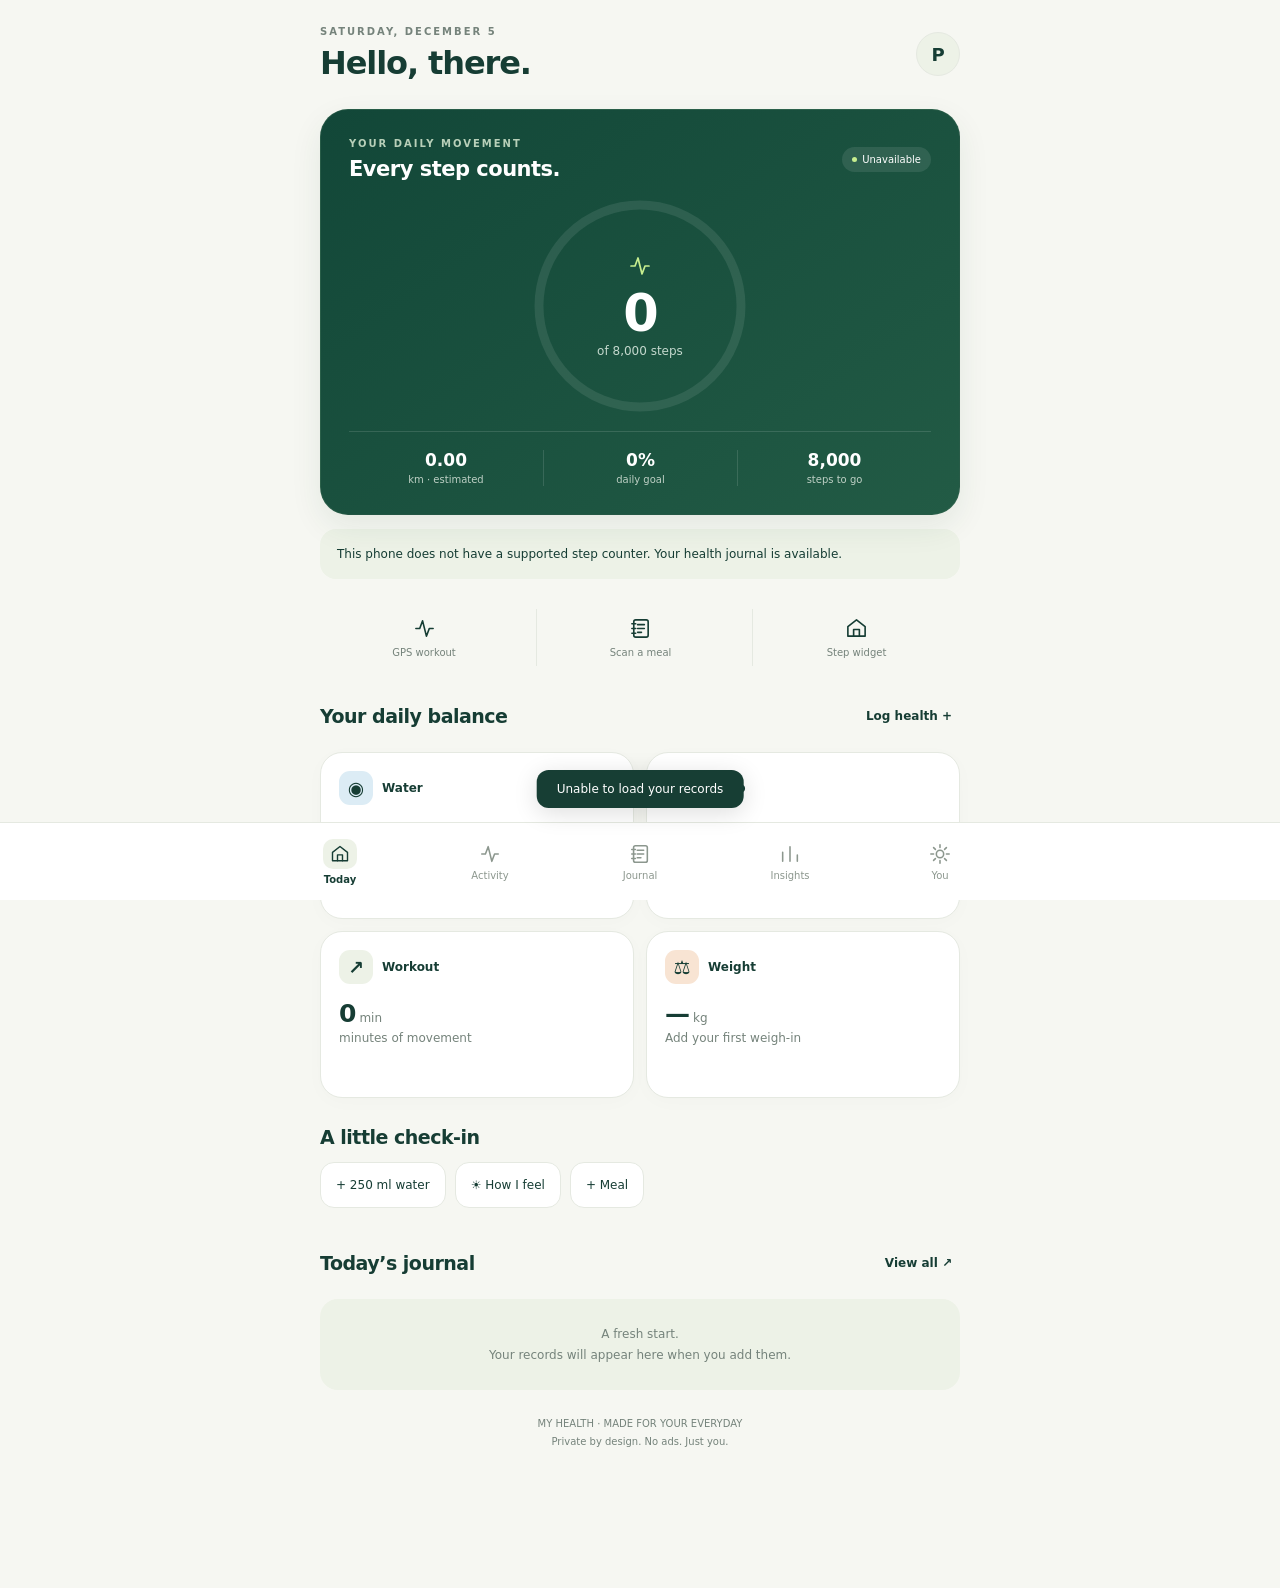
==== commit a38b66c3: "Make daily steps automatic and prepare one-time Pro and Play release" ====
--- a/app/src/main/assets/index.html
+++ b/app/src/main/assets/index.html
@@ -24,5 +24,6 @@
     <link rel="stylesheet" href="premium.css" />
     <script src="app.js"></script>
     <script src="premium.js"></script>
+    <script src="pro.js"></script>
   </body>
 </html>
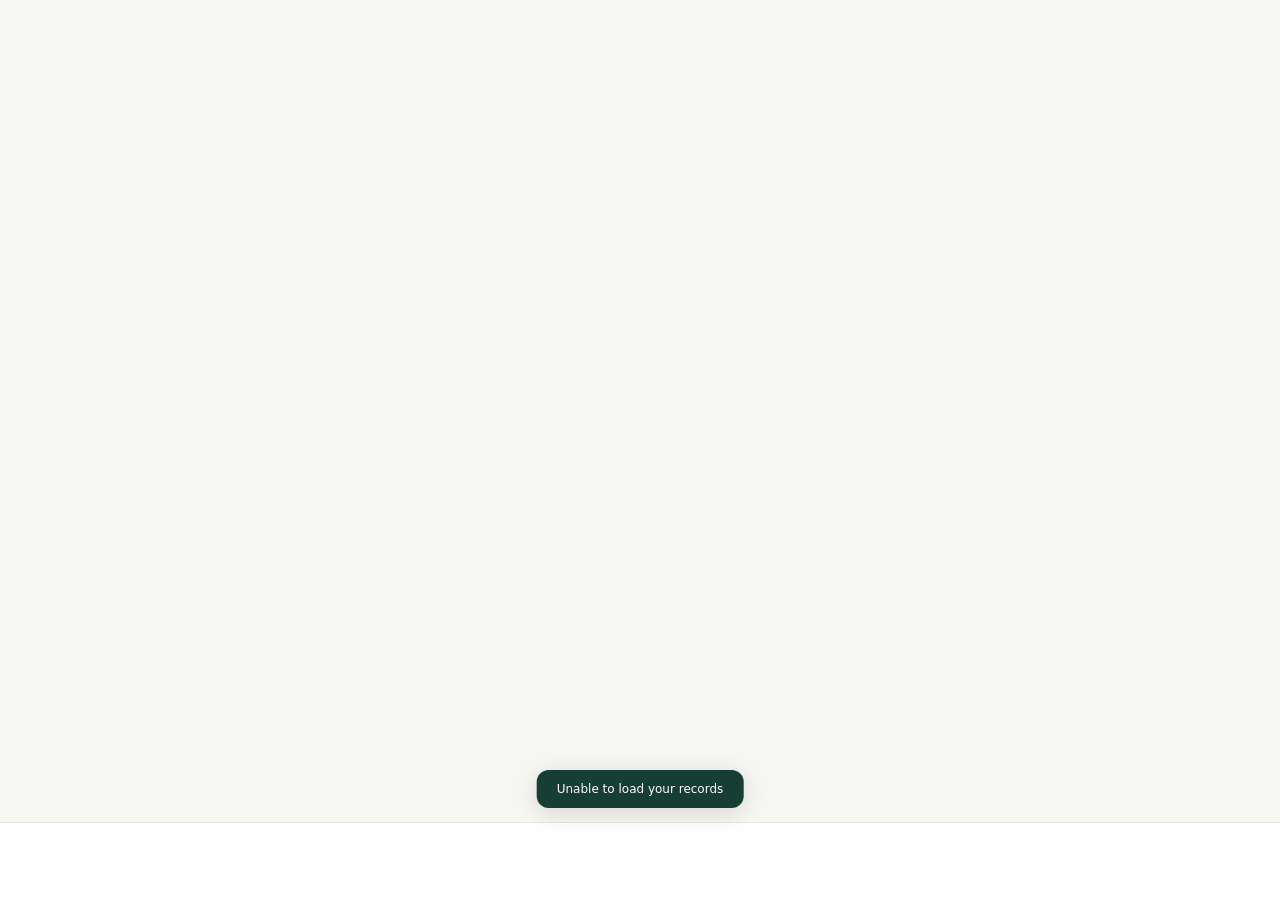
==== commit 3570d380: "Add daily walking calories and selectable weight and distance units" ====
--- a/app/src/main/assets/index.html
+++ b/app/src/main/assets/index.html
@@ -25,5 +25,6 @@
     <script src="app.js"></script>
     <script src="premium.js"></script>
     <script src="pro.js"></script>
+    <script src="units.js"></script>
   </body>
 </html>
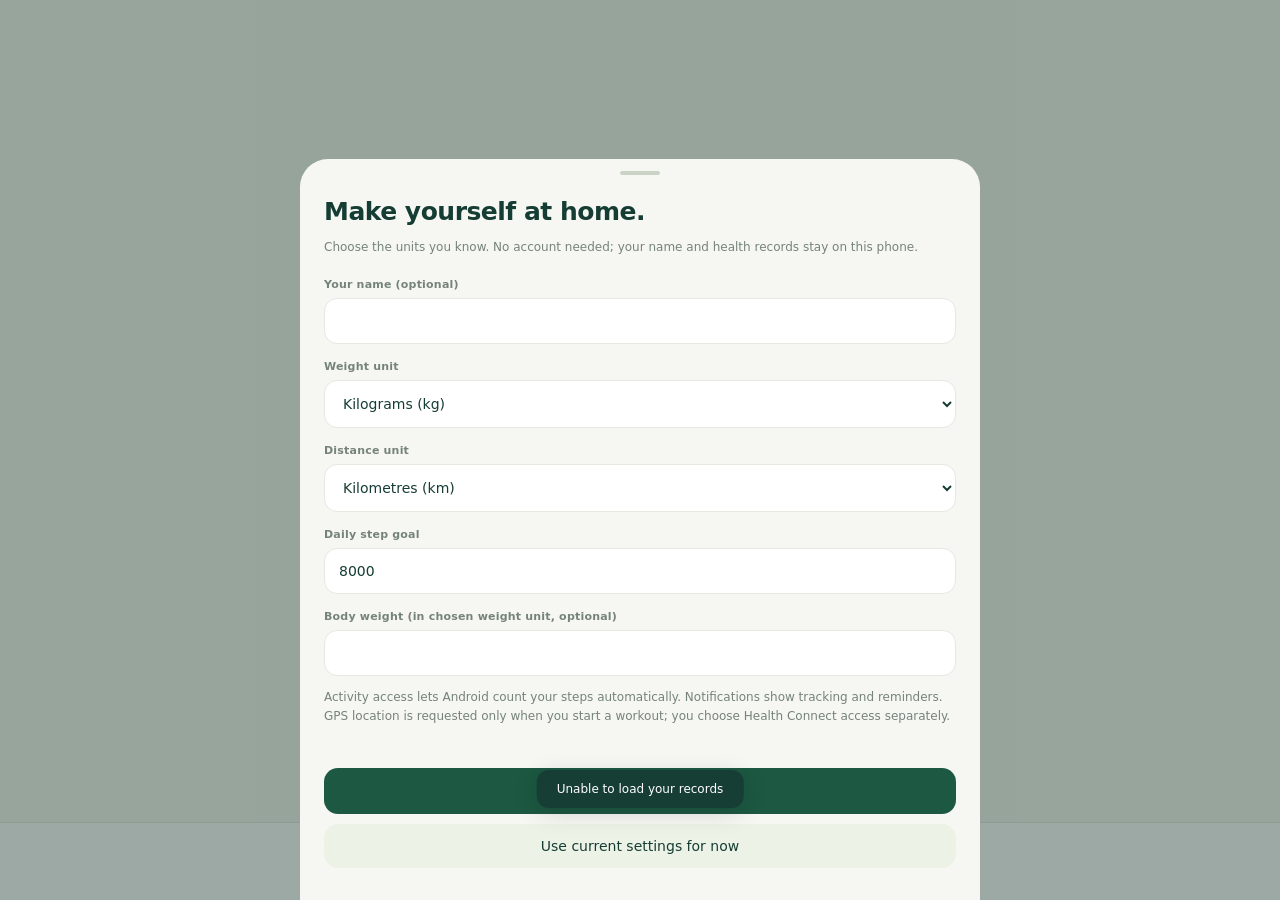
==== commit 52e0b00f: "Add guided setup, visible units, daily details and journal search" ====
--- a/app/src/main/assets/index.html
+++ b/app/src/main/assets/index.html
@@ -26,5 +26,7 @@
     <script src="premium.js"></script>
     <script src="pro.js"></script>
     <script src="units.js"></script>
+    <script src="polish.js"></script>
+    <link rel="stylesheet" href="polish.css" />
   </body>
 </html>
--- a/app/src/main/assets/polish.css
+++ b/app/src/main/assets/polish.css
@@ -0,0 +1,12 @@
+.unit-options { display:grid; grid-template-columns:1fr 1.5fr; gap:12px; align-items:center; }
+.unit-options label { margin:0; }
+.unit-options select { margin:0; }
+.setup-banner { width:100%; padding:16px; margin:0 0 20px; border-radius:18px; background:var(--card); color:var(--ink); border:1px solid var(--line); text-align:left; font-weight:600; }
+.progress-summary { display:grid; grid-template-columns:1fr 1fr; gap:18px; }
+.progress-summary strong { display:block; font-size:26px; margin:8px 0; }
+.progress-summary small { font-size:13px; font-weight:400; }
+.day-list button { display:flex; width:100%; justify-content:space-between; gap:12px; padding:15px 0; background:none; color:inherit; border:0; border-bottom:1px solid var(--line); text-align:left; }
+.day-list button:last-child { border-bottom:0; }
+.heatmap button.heat { border:0; color:inherit; font:inherit; cursor:pointer; }
+:focus-visible { outline:2px solid var(--muted); outline-offset:3px; }
+@media(max-width:350px) { .progress-summary {grid-template-columns:1fr;} }
